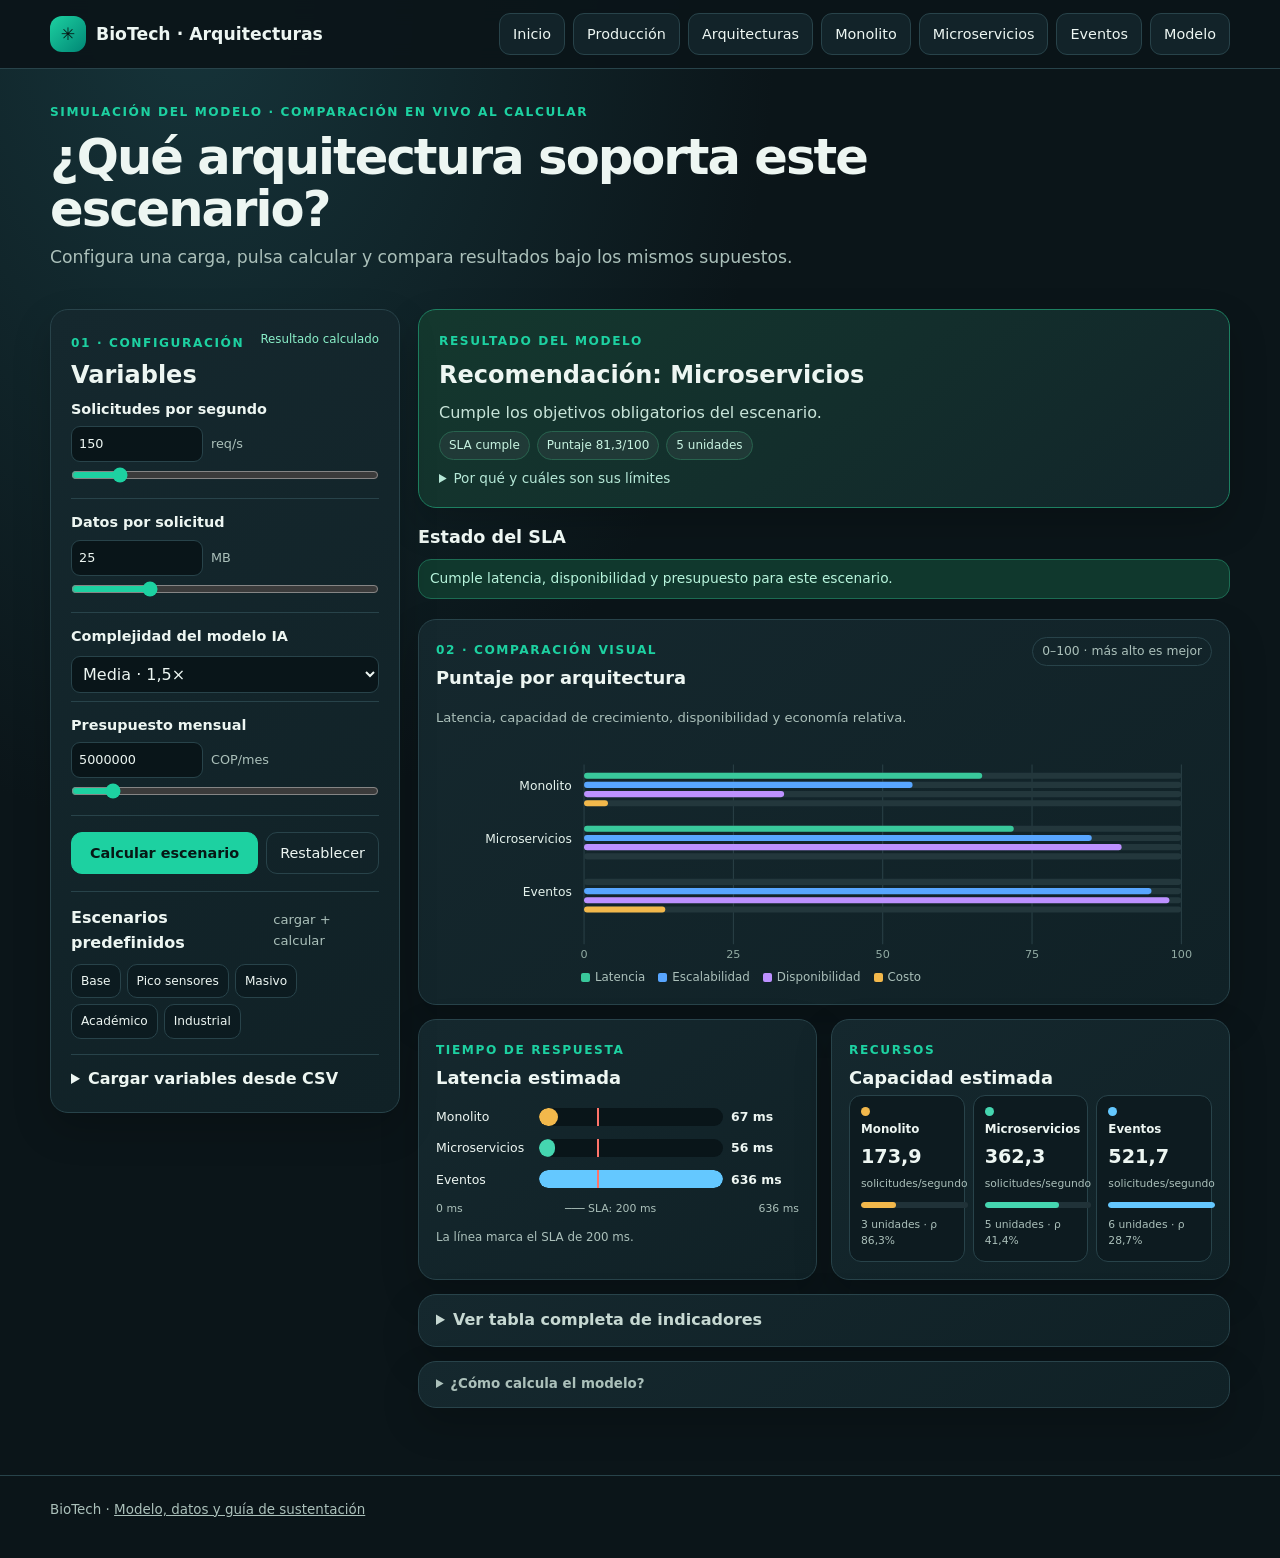
==== arquitecturas.html @ 660f5da4 "Deploy BioTech site with GitHub Pages" ====
<!doctype html>
<html lang="es"><head><meta charset="utf-8"><meta name="viewport" content="width=device-width,initial-scale=1"><meta name="description" content="Compara con un modelo matemático de colas tres arquitecturas web para BioTech."><title>Arquitecturas | BioTech</title><link rel="stylesheet" href="assets/biotech.css"><link rel="stylesheet" href="assets/simulator.css"></head>
<body><a class="skip" href="#simulador">Saltar al simulador</a><header class="top"><div class="wrap nav"><a class="brand" href="index.html"><span class="brand-mark">✳</span>BioTech · Arquitecturas</a><nav class="links" aria-label="Navegación principal"><a href="index.html">Inicio</a><a href="comparador.html">Producción</a><a href="arquitecturas.html">Arquitecturas</a><a href="monolito.html">Monolito</a><a href="microservicios.html">Microservicios</a><a href="eventos.html">Eventos</a><a href="documentacion.html">Modelo</a></nav></div></header>
<main id="simulador" class="wrap" data-simulator data-architecture="all" data-active-architecture="microservices">
<section class="hero hero-compact"><div class="eyebrow">Simulación del modelo · comparación en vivo al calcular</div><h1>¿Qué arquitectura soporta este escenario?</h1><p>Configura una carga, pulsa calcular y compara resultados bajo los mismos supuestos.</p></section>
<section class="sim-layout section">
<aside class="card control-panel"><div class="section-head"><div><span class="eyebrow">01 · Configuración</span><h2>Variables</h2></div><span class="pill" data-run-state>Resultado calculado</span></div>
<div class="controls compact-controls">
<div class="control"><label for="users-n">Solicitudes por segundo</label><div class="input-pair"><input id="users-n" data-label="Solicitudes por segundo" name="users" type="number" min="10" max="1000" step="10" value="150" required><span>req/s</span></div><input aria-label="Ajustar solicitudes por segundo" name="users" type="range" min="10" max="1000" step="10" value="150"></div>
<div class="control"><label for="data-n">Datos por solicitud</label><div class="input-pair"><input id="data-n" data-label="Datos por solicitud" name="data" type="number" min="1" max="100" step="1" value="25" required><span>MB</span></div><input aria-label="Ajustar datos por solicitud" name="data" type="range" min="1" max="100" step="1" value="25"></div>
<div class="control"><label for="complexity">Complejidad del modelo IA</label><select id="complexity" name="complexity"><option value="1">Baja · 1,0×</option><option value="1.5" selected>Media · 1,5×</option><option value="2.5">Alta · 2,5×</option></select></div>
<div class="control"><label for="budget-n">Presupuesto mensual</label><div class="input-pair"><input id="budget-n" data-label="Presupuesto mensual" name="budget" type="number" min="400000" max="40000000" step="200000" value="5000000" required><span>COP/mes</span></div><input aria-label="Ajustar presupuesto mensual" name="budget" type="range" min="400000" max="40000000" step="200000" value="5000000"></div>
</div>
<div class="button-row"><button class="button primary run-button" type="button" data-run>Calcular escenario</button><button class="button subtle" type="button" data-reset>Restablecer</button></div><div data-input-errors hidden aria-live="polite"></div>
<div class="preset-block"><div class="preset-title"><strong>Escenarios predefinidos</strong><span class="small muted">cargar + calcular</span></div><div class="scenarios"><button class="scenario-btn" data-scenario="base">Base</button><button class="scenario-btn" data-scenario="peak">Pico sensores</button><button class="scenario-btn" data-scenario="heavy">Masivo</button><button class="scenario-btn" data-scenario="academic">Académico</button><button class="scenario-btn" data-scenario="industrial">Industrial</button></div></div>
<details class="csv-loader"><summary>Cargar variables desde CSV</summary><p class="small muted">Sube un CSV con las columnas de escenarios del proyecto. Puedes seleccionar una fila, cambiar sus valores y calcular.</p><label class="button file-button" for="csv-file">Elegir archivo CSV</label><input id="csv-file" data-csv-input type="file" accept=".csv,text/csv"><div data-csv-box hidden><label for="csv-row">Escenario del archivo</label><select id="csv-row" data-csv-scenario></select><p class="small muted" data-csv-message></p><button class="button" data-load-csv-row type="button">Cargar variables</button></div><p class="small"><a href="datos/escenarios_modelo.csv" download>Descargar plantilla de escenarios</a></p></details></aside>
<section class="results-column"><div class="recommendation card" data-recommendation></div><div class="alert-box"><h2>Estado del SLA</h2><div data-alerts aria-live="polite"></div></div>
<section class="card visual-card"><div class="section-head"><div><span class="eyebrow">02 · Comparación visual</span><h2>Puntaje por arquitectura</h2></div><span class="pill">0–100 · más alto es mejor</span></div><p class="small muted">Latencia, capacidad de crecimiento, disponibilidad y economía relativa.</p><div data-score-chart></div></section>
<div class="grid g2 visual-pair"><section class="card visual-card"><div class="section-head"><div><span class="eyebrow">Tiempo de respuesta</span><h2>Latencia estimada</h2></div></div><div data-latency-chart></div><p class="chart-caption">La línea marca el SLA de 200 ms.</p></section><section class="card visual-card"><div class="section-head"><div><span class="eyebrow">Recursos</span><h2>Capacidad estimada</h2></div></div><div data-capacity-chart></div></section></div>
<section class="card compact-table"><details><summary>Ver tabla completa de indicadores</summary><div data-comparison></div></details></section>
<details class="card model-note"><summary>¿Cómo calcula el modelo?</summary><p>Usa teoría de colas M/M/c: solicitudes aleatorias, tiempo de servicio exponencial y varias unidades de procesamiento. Las tasas, costos y disponibilidades por arquitectura son parámetros conceptuales que se pueden calibrar con mediciones reales.</p><a href="documentacion.html#modelo">Ver ecuaciones, supuestos y casos de sustentación →</a></details>
</section></section></main>
<footer class="foot"><div class="wrap">BioTech · <a href="documentacion.html">Modelo, datos y guía de sustentación</a></div></footer><script src="assets/simulator.js"></script></body></html>
---- assets/biotech.css ----
:root{color-scheme:dark;--bg:#0b1519;--panel:#122329;--panel2:#172d34;--line:#28434a;--text:#edf6f2;--muted:#abc0ba;--green:#1dd1a1;--teal:#00b09b;--orange:#f2994a;--red:#ff7065;--mono:#f2b84b;--micro:#45d6b0;--event:#64c8ff;--radius:18px;--shadow:0 16px 38px #0003}*{box-sizing:border-box}html{scroll-behavior:smooth}body{margin:0;background:radial-gradient(ellipse at 15% 0%,#16343a 0,transparent 38%),var(--bg);color:var(--text);font:16px/1.55 Inter,ui-sans-serif,system-ui,"Segoe UI",sans-serif}a{color:inherit}button,input,select{font:inherit}.wrap{width:min(1180px,calc(100% - 32px));margin:auto}.top{position:sticky;top:0;z-index:10;background:#0b1519eF;border-bottom:1px solid var(--line);backdrop-filter:blur(12px)}.nav{min-height:68px;display:flex;align-items:center;justify-content:space-between;gap:18px}.brand{font-weight:800;font-size:1.08rem;text-decoration:none;display:flex;align-items:center;gap:10px}.brand-mark{width:36px;height:36px;border-radius:12px;background:linear-gradient(135deg,var(--green),#008675);display:grid;place-items:center;color:#071815}.links{display:flex;gap:8px;flex-wrap:wrap}.links a,.button{padding:9px 13px;border:1px solid var(--line);border-radius:11px;background:var(--panel);text-decoration:none;color:var(--text);font-size:.9rem}.links a:hover,.button:hover,.button.active{border-color:var(--green);background:#164139}.button.primary{background:var(--green);color:#071815;border-color:var(--green);font-weight:800}.hero{padding:58px 0 34px}.eyebrow{color:var(--green);text-transform:uppercase;letter-spacing:.13em;font-weight:800;font-size:.76rem}.hero h1{font-size:clamp(2.1rem,5vw,4rem);line-height:1.06;letter-spacing:-.04em;margin:.55rem 0 1rem;max-width:850px}.hero p{color:var(--muted);font-size:1.08rem;max-width:760px}.hero-actions{display:flex;flex-wrap:wrap;gap:10px;margin-top:22px}.section{padding:25px 0}.section-title{font-size:1.5rem;margin:0 0 7px}.section-intro{margin:0 0 18px;color:var(--muted);max-width:800px}.grid{display:grid;gap:16px}.g2{grid-template-columns:repeat(2,minmax(0,1fr))}.g3{grid-template-columns:repeat(3,minmax(0,1fr))}.g4{grid-template-columns:repeat(4,minmax(0,1fr))}.card{background:linear-gradient(145deg,#15282e,#102126);border:1px solid var(--line);border-radius:var(--radius);padding:20px;box-shadow:var(--shadow)}.card h2,.card h3{margin-top:0}.arch{position:relative;overflow:hidden}.arch::before{content:"";position:absolute;inset:0 auto 0 0;width:4px;background:var(--arch,var(--green))}.arch h3{font-size:1.2rem;margin-bottom:8px}.arch p,.muted{color:var(--muted)}.badge{display:inline-flex;align-items:center;gap:7px;color:var(--arch,var(--green));font-weight:800;font-size:.78rem;letter-spacing:.03em}.badge:before{content:"";width:9px;height:9px;background:currentColor;border-radius:50%}.metric-grid{display:grid;grid-template-columns:repeat(4,minmax(0,1fr));gap:12px}.metric{background:#0a191d;border:1px solid var(--line);border-radius:14px;padding:14px}.metric .label{font-size:.77rem;color:var(--muted)}.metric .value{font-size:1.35rem;font-weight:800;margin-top:3px}.notice{border:1px solid #705229;background:#3b2b16;color:#ffe1a9;border-radius:13px;padding:12px 14px}.notice.success{border-color:#1d6c53;background:#10382d;color:#b7f4dc}.notice.danger{border-color:#7a3834;background:#3e211f;color:#ffd1ca}.notice.info{border-color:#315f71;background:#142f3b;color:#c7eafa}.controls{display:grid;gap:17px}.control label{display:flex;justify-content:space-between;gap:12px;font-weight:700}.control small{display:block;color:var(--muted);font-size:.78rem;margin-top:5px}.control input[type=range]{width:100%;accent-color:var(--green);margin-top:9px}.control input[type=number],.control select{width:132px;background:#091519;color:var(--text);border:1px solid var(--line);border-radius:9px;padding:7px}.control select{width:100%;margin-top:8px}.scenarios{display:flex;flex-wrap:wrap;gap:8px}.scenario-btn{background:#0c1b20;border:1px solid var(--line);color:var(--text);border-radius:10px;padding:9px 12px;cursor:pointer}.scenario-btn:hover,.scenario-btn.active{border-color:var(--orange);color:#ffd4a9}.table-scroll{overflow:auto}table{border-collapse:collapse;width:100%;min-width:680px}th,td{text-align:left;border-bottom:1px solid var(--line);padding:11px 12px}th{color:var(--muted);font-size:.82rem}td:first-child{font-weight:700}tr.winner td{background:#13413366}.good{color:#8af0c9}.bad{color:#ff9b90}.chart{display:grid;gap:11px}.bar-row{display:grid;grid-template-columns:130px 1fr 78px;gap:10px;align-items:center;font-size:.85rem}.bar-track{height:14px;background:#081418;border-radius:20px;overflow:hidden}.bar-fill{height:100%;border-radius:20px;min-width:2px}.bar-legend{font-size:.8rem;color:var(--muted)}.decision{border:1px solid var(--green);background:linear-gradient(135deg,#14362c,#10252a)}.decision h2{color:var(--green)}.tag{display:inline-block;border-radius:99px;background:#20383a;padding:4px 9px;color:#cae8df;font-size:.75rem;margin:3px}.foot{margin-top:42px;border-top:1px solid var(--line);padding:24px 0 38px;color:var(--muted);font-size:.84rem}.foot-links{display:flex;gap:15px;flex-wrap:wrap;margin-top:8px}.skip{position:absolute;left:-9999px}.skip:focus{left:10px;top:10px;background:#fff;color:#000;padding:8px;z-index:20}.small{font-size:.82rem}.pill{display:inline-block;border:1px solid var(--line);border-radius:99px;padding:4px 9px;color:var(--muted);font-size:.77rem}.callout{border-left:3px solid var(--orange);padding:9px 13px;background:#3b2918;color:#ffe0bd;border-radius:6px}.data-list{display:grid;grid-template-columns:repeat(5,1fr);gap:10px}.data-step{border:1px solid var(--line);border-radius:12px;padding:13px;background:#0d1b20}.data-step strong{display:block;color:var(--green)}.data-step span{font-size:.78rem;color:var(--muted)}@media(max-width:850px){.g4,.metric-grid{grid-template-columns:repeat(2,minmax(0,1fr))}.g3{grid-template-columns:1fr}.data-list{grid-template-columns:repeat(2,1fr)}}@media(max-width:620px){.wrap{width:min(100% - 22px,1180px)}.nav{padding:10px 0;align-items:flex-start;flex-direction:column}.links{width:100%}.links a{padding:7px 9px;font-size:.8rem}.hero{padding:40px 0 24px}.g2{grid-template-columns:1fr}.metric-grid{grid-template-columns:repeat(2,minmax(0,1fr))}.bar-row{grid-template-columns:105px 1fr 68px;gap:7px}.card{padding:16px}}@media(prefers-reduced-motion:reduce){html{scroll-behavior:auto}}
---- assets/simulator.css ----
.hero-compact{padding:34px 0 5px}.hero-compact h1{font-size:clamp(2rem,4vw,3.1rem);margin-bottom:.5rem}.hero-compact p{margin:.5rem 0}.sim-layout{display:grid;grid-template-columns:minmax(285px,350px) minmax(0,1fr);gap:18px;align-items:start}.control-panel{position:sticky;top:84px}.section-head{display:flex;justify-content:space-between;align-items:flex-start;gap:12px}.section-head h2{margin:3px 0}.compact-controls{gap:12px}.compact-controls .control{border-bottom:1px solid #28434a;padding-bottom:8px}.compact-controls label{font-size:.9rem}.input-pair{display:flex;align-items:center;gap:8px;margin-top:6px;color:var(--muted);font-size:.8rem}.input-pair input{width:115px;background:#091519;color:var(--text);border:1px solid var(--line);border-radius:8px;padding:6px 8px}.compact-controls .control input[type=range]{margin:5px 0 0}.button-row{display:flex;gap:8px;margin-top:16px}.run-button{flex:1}.button.subtle{background:transparent}.run-state{font-size:.74rem;color:#8af0c9}.run-state.pending{color:#ffd089}.preset-block{border-top:1px solid var(--line);margin-top:17px;padding-top:14px}.preset-title{display:flex;justify-content:space-between;align-items:center;margin-bottom:8px}.preset-block .scenarios{gap:6px}.preset-block .scenario-btn{font-size:.76rem;padding:7px 9px}.csv-loader{border-top:1px solid var(--line);margin-top:15px;padding-top:12px}.csv-loader summary,.model-note summary,.compact-table summary{cursor:pointer;font-weight:750}.file-button{display:inline-block;cursor:pointer;margin:4px 0}.csv-loader input[type=file]{position:absolute;left:-9999px}.results-column{display:grid;gap:14px}.recommendation{border-color:#1d8061;background:linear-gradient(140deg,#14382e,#12252a);padding:18px 20px}.recommendation h2{font-size:1.5rem;margin:5px 0}.recommendation .rec-summary{color:#c8e4d9;margin:6px 0}.result-tags{display:flex;flex-wrap:wrap;gap:7px}.result-tags span{background:#203a37;color:#c8f4e2;border:1px solid #28634e;padding:4px 9px;border-radius:99px;font-size:.75rem}.recommendation details{margin-top:8px}.recommendation details summary{cursor:pointer;color:#b6e8d7;font-size:.85rem}.recommendation details p{font-size:.86rem;margin:8px 0}.alert-box h2{font-size:1.1rem;margin:2px 0 8px}.alert-box .notice{padding:8px 11px;font-size:.86rem;margin-bottom:6px}.visual-card{padding:17px}.visual-card h2{font-size:1.12rem}.visual-pair{gap:14px}.viz{display:block;width:100%;height:auto;max-height:260px}.gridline{stroke:#2a4147;stroke-width:1}.axis{fill:#91aaa2;font:11px system-ui}.chartlabel{fill:#e5f3ed;font:12px system-ui}.barbg{fill:#23373c}.legend{display:flex;gap:13px;flex-wrap:wrap;color:var(--muted);font-size:.74rem;margin:8px 0 0 145px}.legend span{display:inline-flex;gap:5px;align-items:center}.legend i{display:inline-block;width:9px;height:9px;border-radius:2px}.latency-viz{display:grid;gap:12px;padding-top:12px}.latency-row{display:grid;grid-template-columns:95px minmax(60px,1fr) 68px;gap:8px;align-items:center;font-size:.78rem}.latency-track{height:18px;background:#091519;border-radius:20px;position:relative;overflow:hidden}.latency-track b{height:100%;display:block;border-radius:20px}.sla-marker{position:absolute;top:0;bottom:0;width:2px;background:#ff746a;z-index:2}.chart-foot{display:flex;justify-content:space-between;color:var(--muted);font-size:.68rem}.capacity-viz{display:grid;grid-template-columns:repeat(3,minmax(0,1fr));gap:8px}.capacity-card{border:1px solid var(--line);border-radius:12px;padding:11px;background:#0d1b20;display:grid;gap:4px}.capacity-card strong{font-size:.74rem}.capacity-card b{font-size:1.2rem}.capacity-card small{font-size:.67rem;color:var(--muted)}.capacity-dot{width:9px;height:9px;border-radius:50%}.capacity-track{height:6px;border-radius:8px;background:#203238;overflow:hidden;margin:5px 0}.capacity-track i{height:100%;display:block;border-radius:8px}.chart-caption{font-size:.74rem;color:var(--muted);margin:10px 0 0}.compact-table{padding:13px 17px}.compact-table summary{color:#c6d8d2}.compact-table [data-comparison]{margin-top:10px}.compact-table th,.compact-table td{padding:8px;font-size:.78rem}.model-note{padding:12px 17px;font-size:.84rem;color:var(--muted)}.model-note a{color:#97e4cb}.dirty .run-state{color:#ffd089}.metric-grid .metric span{display:block;font-size:.72rem;color:var(--muted)}.metric-grid .metric b{display:block;font-size:1.1rem;margin-top:5px}
@media(max-width:900px){.sim-layout{grid-template-columns:1fr}.control-panel{position:static}.compact-controls{grid-template-columns:repeat(2,minmax(0,1fr));display:grid}.capacity-viz{grid-template-columns:repeat(3,minmax(0,1fr))}}
@media(max-width:620px){.compact-controls{grid-template-columns:1fr}.visual-pair{grid-template-columns:1fr}.capacity-viz{grid-template-columns:1fr}.capacity-card{grid-template-columns:16px 1fr auto;align-items:center}.capacity-card small:last-child,.capacity-track{grid-column:2/4}.legend{margin-left:0}.latency-row{grid-template-columns:78px 1fr 60px;font-size:.7rem}.button-row{flex-wrap:wrap}}
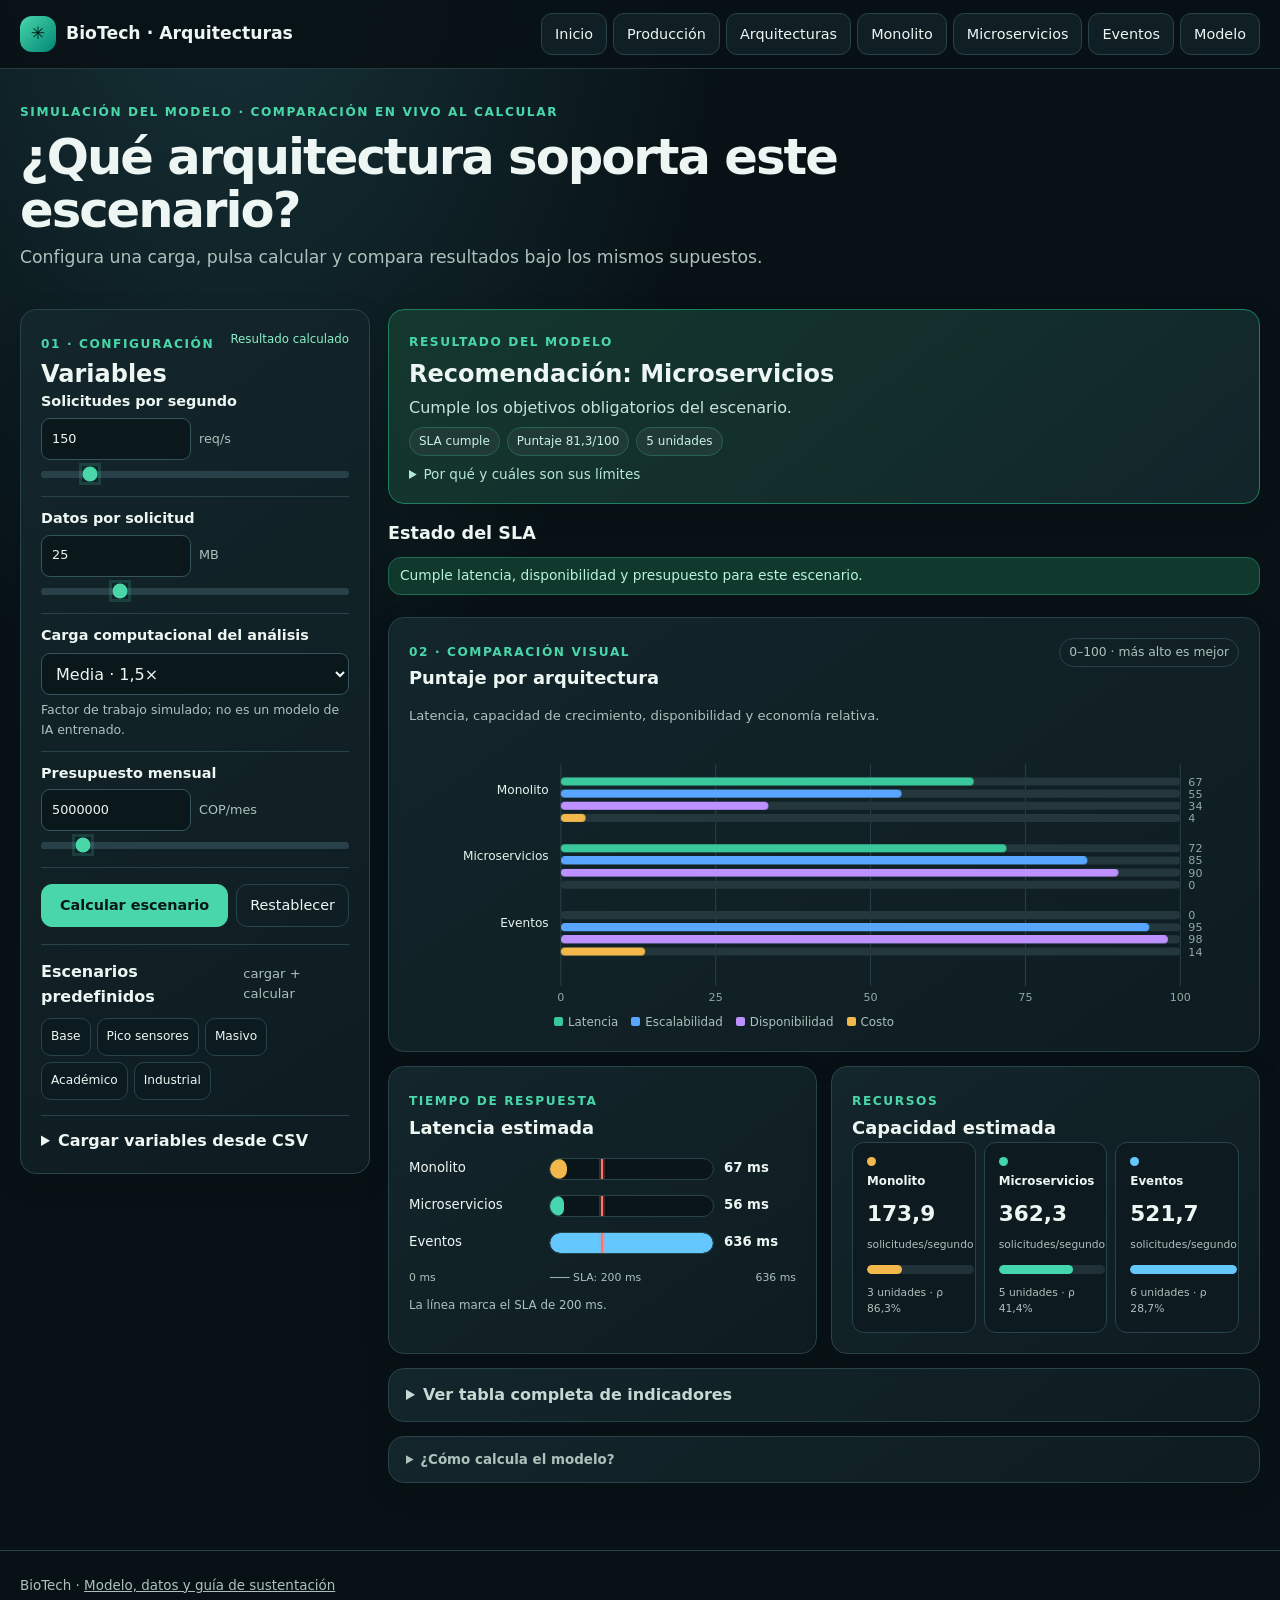
==== commit 7b799504: "Publish complete BioTech site fixes" ====
--- a/arquitecturas.html
+++ b/arquitecturas.html
@@ -8,7 +8,7 @@
 <div class="controls compact-controls">
 <div class="control"><label for="users-n">Solicitudes por segundo</label><div class="input-pair"><input id="users-n" data-label="Solicitudes por segundo" name="users" type="number" min="10" max="1000" step="10" value="150" required><span>req/s</span></div><input aria-label="Ajustar solicitudes por segundo" name="users" type="range" min="10" max="1000" step="10" value="150"></div>
 <div class="control"><label for="data-n">Datos por solicitud</label><div class="input-pair"><input id="data-n" data-label="Datos por solicitud" name="data" type="number" min="1" max="100" step="1" value="25" required><span>MB</span></div><input aria-label="Ajustar datos por solicitud" name="data" type="range" min="1" max="100" step="1" value="25"></div>
-<div class="control"><label for="complexity">Complejidad del modelo IA</label><select id="complexity" name="complexity"><option value="1">Baja · 1,0×</option><option value="1.5" selected>Media · 1,5×</option><option value="2.5">Alta · 2,5×</option></select></div>
+<div class="control"><label for="complexity">Carga computacional del análisis</label><select id="complexity" name="complexity"><option value="1">Baja · 1,0×</option><option value="1.5" selected>Media · 1,5×</option><option value="2.5">Alta · 2,5×</option></select><small>Factor de trabajo simulado; no es un modelo de IA entrenado.</small></div>
 <div class="control"><label for="budget-n">Presupuesto mensual</label><div class="input-pair"><input id="budget-n" data-label="Presupuesto mensual" name="budget" type="number" min="400000" max="40000000" step="200000" value="5000000" required><span>COP/mes</span></div><input aria-label="Ajustar presupuesto mensual" name="budget" type="range" min="400000" max="40000000" step="200000" value="5000000"></div>
 </div>
 <div class="button-row"><button class="button primary run-button" type="button" data-run>Calcular escenario</button><button class="button subtle" type="button" data-reset>Restablecer</button></div><div data-input-errors hidden aria-live="polite"></div>
--- a/assets/biotech.css
+++ b/assets/biotech.css
@@ -1 +1,32 @@
 :root{color-scheme:dark;--bg:#0b1519;--panel:#122329;--panel2:#172d34;--line:#28434a;--text:#edf6f2;--muted:#abc0ba;--green:#1dd1a1;--teal:#00b09b;--orange:#f2994a;--red:#ff7065;--mono:#f2b84b;--micro:#45d6b0;--event:#64c8ff;--radius:18px;--shadow:0 16px 38px #0003}*{box-sizing:border-box}html{scroll-behavior:smooth}body{margin:0;background:radial-gradient(ellipse at 15% 0%,#16343a 0,transparent 38%),var(--bg);color:var(--text);font:16px/1.55 Inter,ui-sans-serif,system-ui,"Segoe UI",sans-serif}a{color:inherit}button,input,select{font:inherit}.wrap{width:min(1180px,calc(100% - 32px));margin:auto}.top{position:sticky;top:0;z-index:10;background:#0b1519eF;border-bottom:1px solid var(--line);backdrop-filter:blur(12px)}.nav{min-height:68px;display:flex;align-items:center;justify-content:space-between;gap:18px}.brand{font-weight:800;font-size:1.08rem;text-decoration:none;display:flex;align-items:center;gap:10px}.brand-mark{width:36px;height:36px;border-radius:12px;background:linear-gradient(135deg,var(--green),#008675);display:grid;place-items:center;color:#071815}.links{display:flex;gap:8px;flex-wrap:wrap}.links a,.button{padding:9px 13px;border:1px solid var(--line);border-radius:11px;background:var(--panel);text-decoration:none;color:var(--text);font-size:.9rem}.links a:hover,.button:hover,.button.active{border-color:var(--green);background:#164139}.button.primary{background:var(--green);color:#071815;border-color:var(--green);font-weight:800}.hero{padding:58px 0 34px}.eyebrow{color:var(--green);text-transform:uppercase;letter-spacing:.13em;font-weight:800;font-size:.76rem}.hero h1{font-size:clamp(2.1rem,5vw,4rem);line-height:1.06;letter-spacing:-.04em;margin:.55rem 0 1rem;max-width:850px}.hero p{color:var(--muted);font-size:1.08rem;max-width:760px}.hero-actions{display:flex;flex-wrap:wrap;gap:10px;margin-top:22px}.section{padding:25px 0}.section-title{font-size:1.5rem;margin:0 0 7px}.section-intro{margin:0 0 18px;color:var(--muted);max-width:800px}.grid{display:grid;gap:16px}.g2{grid-template-columns:repeat(2,minmax(0,1fr))}.g3{grid-template-columns:repeat(3,minmax(0,1fr))}.g4{grid-template-columns:repeat(4,minmax(0,1fr))}.card{background:linear-gradient(145deg,#15282e,#102126);border:1px solid var(--line);border-radius:var(--radius);padding:20px;box-shadow:var(--shadow)}.card h2,.card h3{margin-top:0}.arch{position:relative;overflow:hidden}.arch::before{content:"";position:absolute;inset:0 auto 0 0;width:4px;background:var(--arch,var(--green))}.arch h3{font-size:1.2rem;margin-bottom:8px}.arch p,.muted{color:var(--muted)}.badge{display:inline-flex;align-items:center;gap:7px;color:var(--arch,var(--green));font-weight:800;font-size:.78rem;letter-spacing:.03em}.badge:before{content:"";width:9px;height:9px;background:currentColor;border-radius:50%}.metric-grid{display:grid;grid-template-columns:repeat(4,minmax(0,1fr));gap:12px}.metric{background:#0a191d;border:1px solid var(--line);border-radius:14px;padding:14px}.metric .label{font-size:.77rem;color:var(--muted)}.metric .value{font-size:1.35rem;font-weight:800;margin-top:3px}.notice{border:1px solid #705229;background:#3b2b16;color:#ffe1a9;border-radius:13px;padding:12px 14px}.notice.success{border-color:#1d6c53;background:#10382d;color:#b7f4dc}.notice.danger{border-color:#7a3834;background:#3e211f;color:#ffd1ca}.notice.info{border-color:#315f71;background:#142f3b;color:#c7eafa}.controls{display:grid;gap:17px}.control label{display:flex;justify-content:space-between;gap:12px;font-weight:700}.control small{display:block;color:var(--muted);font-size:.78rem;margin-top:5px}.control input[type=range]{width:100%;accent-color:var(--green);margin-top:9px}.control input[type=number],.control select{width:132px;background:#091519;color:var(--text);border:1px solid var(--line);border-radius:9px;padding:7px}.control select{width:100%;margin-top:8px}.scenarios{display:flex;flex-wrap:wrap;gap:8px}.scenario-btn{background:#0c1b20;border:1px solid var(--line);color:var(--text);border-radius:10px;padding:9px 12px;cursor:pointer}.scenario-btn:hover,.scenario-btn.active{border-color:var(--orange);color:#ffd4a9}.table-scroll{overflow:auto}table{border-collapse:collapse;width:100%;min-width:680px}th,td{text-align:left;border-bottom:1px solid var(--line);padding:11px 12px}th{color:var(--muted);font-size:.82rem}td:first-child{font-weight:700}tr.winner td{background:#13413366}.good{color:#8af0c9}.bad{color:#ff9b90}.chart{display:grid;gap:11px}.bar-row{display:grid;grid-template-columns:130px 1fr 78px;gap:10px;align-items:center;font-size:.85rem}.bar-track{height:14px;background:#081418;border-radius:20px;overflow:hidden}.bar-fill{height:100%;border-radius:20px;min-width:2px}.bar-legend{font-size:.8rem;color:var(--muted)}.decision{border:1px solid var(--green);background:linear-gradient(135deg,#14362c,#10252a)}.decision h2{color:var(--green)}.tag{display:inline-block;border-radius:99px;background:#20383a;padding:4px 9px;color:#cae8df;font-size:.75rem;margin:3px}.foot{margin-top:42px;border-top:1px solid var(--line);padding:24px 0 38px;color:var(--muted);font-size:.84rem}.foot-links{display:flex;gap:15px;flex-wrap:wrap;margin-top:8px}.skip{position:absolute;left:-9999px}.skip:focus{left:10px;top:10px;background:#fff;color:#000;padding:8px;z-index:20}.small{font-size:.82rem}.pill{display:inline-block;border:1px solid var(--line);border-radius:99px;padding:4px 9px;color:var(--muted);font-size:.77rem}.callout{border-left:3px solid var(--orange);padding:9px 13px;background:#3b2918;color:#ffe0bd;border-radius:6px}.data-list{display:grid;grid-template-columns:repeat(5,1fr);gap:10px}.data-step{border:1px solid var(--line);border-radius:12px;padding:13px;background:#0d1b20}.data-step strong{display:block;color:var(--green)}.data-step span{font-size:.78rem;color:var(--muted)}@media(max-width:850px){.g4,.metric-grid{grid-template-columns:repeat(2,minmax(0,1fr))}.g3{grid-template-columns:1fr}.data-list{grid-template-columns:repeat(2,1fr)}}@media(max-width:620px){.wrap{width:min(100% - 22px,1180px)}.nav{padding:10px 0;align-items:flex-start;flex-direction:column}.links{width:100%}.links a{padding:7px 9px;font-size:.8rem}.hero{padding:40px 0 24px}.g2{grid-template-columns:1fr}.metric-grid{grid-template-columns:repeat(2,minmax(0,1fr))}.bar-row{grid-template-columns:105px 1fr 68px;gap:7px}.card{padding:16px}}@media(prefers-reduced-motion:reduce){html{scroll-behavior:auto}}
+
+/* Sistema visual común: campos legibles, foco visible y tarjetas consistentes */
+:root{--bg:#081216;--panel:#101f24;--panel2:#14272d;--line:#29434a;--text:#edf6f2;--muted:#adc1bb;--green:#49d7aa;--radius:16px;--shadow:0 10px 28px #0002}
+body{background:radial-gradient(ellipse at 18% -8%,#17343a 0,transparent 34%),var(--bg);line-height:1.58}
+.wrap{width:min(1240px,calc(100% - 40px))}
+.top{background:#081216ed;border-color:#233a40}
+.links{gap:6px}
+.links a{transition:background .18s ease,border-color .18s ease,color .18s ease}
+.links a:hover,.links a:focus-visible{border-color:#55d5ad;color:#b9f5df;background:#14342f}
+.card{background:linear-gradient(145deg,#13262b,#0e1c21);border-color:#29434a;box-shadow:0 9px 28px #0002}
+.card h2{line-height:1.28;text-wrap:pretty}
+.card p{max-width:75ch}
+.button,.scenario-btn{min-height:40px;display:inline-flex;align-items:center;justify-content:center;gap:7px;transition:transform .16s ease,border-color .16s ease,background .16s ease}
+.button:hover,.scenario-btn:hover{transform:translateY(-1px)}
+.button:focus-visible,.scenario-btn:focus-visible,.links a:focus-visible,summary:focus-visible{outline:3px solid #8ce9c7;outline-offset:2px}
+button{cursor:pointer}
+input[type=number],input[type=text],input[type=file],select,textarea{color-scheme:dark;background:#0a171b!important;color:var(--text)!important;border:1px solid #36545b!important;border-radius:9px!important;min-height:42px;padding:8px 10px!important;accent-color:#49d7aa}
+input::placeholder,textarea::placeholder{color:#829993!important;opacity:1}
+input[type=range]{accent-color:#49d7aa;cursor:pointer}
+input[type=range]::-webkit-slider-runnable-track{height:7px;background:#284149;border-radius:99px}
+input[type=range]::-webkit-slider-thumb{margin-top:-5px;box-shadow:0 0 0 3px #49d7aa2b}
+input[type=range]::-moz-range-track{height:7px;background:#284149;border-radius:99px}
+input[type=range]::-moz-range-thumb{border:0;box-shadow:0 0 0 3px #49d7aa2b}
+select{cursor:pointer}
+.control{min-width:0}
+.control>label{align-items:center;line-height:1.35}
+.input-pair{flex-wrap:wrap}
+.notice{line-height:1.45}
+.pill{white-space:normal;text-align:center}
+@media(max-width:920px){.wrap{width:min(100% - 30px,1240px)}.g2{grid-template-columns:1fr}.sim-layout{grid-template-columns:1fr}.control-panel{position:static}.prod-layout{grid-template-columns:1fr}}
+@media(max-width:620px){.wrap{width:calc(100% - 22px)}.nav{gap:9px}.links{flex-wrap:nowrap;max-width:100%;overflow-x:auto;padding:2px 0 7px;scrollbar-width:thin}.links a{white-space:nowrap;flex:none}.hero h1{font-size:clamp(1.9rem,9vw,2.7rem)}.card{padding:16px}.metric-grid{grid-template-columns:repeat(2,minmax(0,1fr))}}
--- a/assets/simulator.css
+++ b/assets/simulator.css
@@ -1,3 +1,29 @@
 .hero-compact{padding:34px 0 5px}.hero-compact h1{font-size:clamp(2rem,4vw,3.1rem);margin-bottom:.5rem}.hero-compact p{margin:.5rem 0}.sim-layout{display:grid;grid-template-columns:minmax(285px,350px) minmax(0,1fr);gap:18px;align-items:start}.control-panel{position:sticky;top:84px}.section-head{display:flex;justify-content:space-between;align-items:flex-start;gap:12px}.section-head h2{margin:3px 0}.compact-controls{gap:12px}.compact-controls .control{border-bottom:1px solid #28434a;padding-bottom:8px}.compact-controls label{font-size:.9rem}.input-pair{display:flex;align-items:center;gap:8px;margin-top:6px;color:var(--muted);font-size:.8rem}.input-pair input{width:115px;background:#091519;color:var(--text);border:1px solid var(--line);border-radius:8px;padding:6px 8px}.compact-controls .control input[type=range]{margin:5px 0 0}.button-row{display:flex;gap:8px;margin-top:16px}.run-button{flex:1}.button.subtle{background:transparent}.run-state{font-size:.74rem;color:#8af0c9}.run-state.pending{color:#ffd089}.preset-block{border-top:1px solid var(--line);margin-top:17px;padding-top:14px}.preset-title{display:flex;justify-content:space-between;align-items:center;margin-bottom:8px}.preset-block .scenarios{gap:6px}.preset-block .scenario-btn{font-size:.76rem;padding:7px 9px}.csv-loader{border-top:1px solid var(--line);margin-top:15px;padding-top:12px}.csv-loader summary,.model-note summary,.compact-table summary{cursor:pointer;font-weight:750}.file-button{display:inline-block;cursor:pointer;margin:4px 0}.csv-loader input[type=file]{position:absolute;left:-9999px}.results-column{display:grid;gap:14px}.recommendation{border-color:#1d8061;background:linear-gradient(140deg,#14382e,#12252a);padding:18px 20px}.recommendation h2{font-size:1.5rem;margin:5px 0}.recommendation .rec-summary{color:#c8e4d9;margin:6px 0}.result-tags{display:flex;flex-wrap:wrap;gap:7px}.result-tags span{background:#203a37;color:#c8f4e2;border:1px solid #28634e;padding:4px 9px;border-radius:99px;font-size:.75rem}.recommendation details{margin-top:8px}.recommendation details summary{cursor:pointer;color:#b6e8d7;font-size:.85rem}.recommendation details p{font-size:.86rem;margin:8px 0}.alert-box h2{font-size:1.1rem;margin:2px 0 8px}.alert-box .notice{padding:8px 11px;font-size:.86rem;margin-bottom:6px}.visual-card{padding:17px}.visual-card h2{font-size:1.12rem}.visual-pair{gap:14px}.viz{display:block;width:100%;height:auto;max-height:260px}.gridline{stroke:#2a4147;stroke-width:1}.axis{fill:#91aaa2;font:11px system-ui}.chartlabel{fill:#e5f3ed;font:12px system-ui}.barbg{fill:#23373c}.legend{display:flex;gap:13px;flex-wrap:wrap;color:var(--muted);font-size:.74rem;margin:8px 0 0 145px}.legend span{display:inline-flex;gap:5px;align-items:center}.legend i{display:inline-block;width:9px;height:9px;border-radius:2px}.latency-viz{display:grid;gap:12px;padding-top:12px}.latency-row{display:grid;grid-template-columns:95px minmax(60px,1fr) 68px;gap:8px;align-items:center;font-size:.78rem}.latency-track{height:18px;background:#091519;border-radius:20px;position:relative;overflow:hidden}.latency-track b{height:100%;display:block;border-radius:20px}.sla-marker{position:absolute;top:0;bottom:0;width:2px;background:#ff746a;z-index:2}.chart-foot{display:flex;justify-content:space-between;color:var(--muted);font-size:.68rem}.capacity-viz{display:grid;grid-template-columns:repeat(3,minmax(0,1fr));gap:8px}.capacity-card{border:1px solid var(--line);border-radius:12px;padding:11px;background:#0d1b20;display:grid;gap:4px}.capacity-card strong{font-size:.74rem}.capacity-card b{font-size:1.2rem}.capacity-card small{font-size:.67rem;color:var(--muted)}.capacity-dot{width:9px;height:9px;border-radius:50%}.capacity-track{height:6px;border-radius:8px;background:#203238;overflow:hidden;margin:5px 0}.capacity-track i{height:100%;display:block;border-radius:8px}.chart-caption{font-size:.74rem;color:var(--muted);margin:10px 0 0}.compact-table{padding:13px 17px}.compact-table summary{color:#c6d8d2}.compact-table [data-comparison]{margin-top:10px}.compact-table th,.compact-table td{padding:8px;font-size:.78rem}.model-note{padding:12px 17px;font-size:.84rem;color:var(--muted)}.model-note a{color:#97e4cb}.dirty .run-state{color:#ffd089}.metric-grid .metric span{display:block;font-size:.72rem;color:var(--muted)}.metric-grid .metric b{display:block;font-size:1.1rem;margin-top:5px}
 @media(max-width:900px){.sim-layout{grid-template-columns:1fr}.control-panel{position:static}.compact-controls{grid-template-columns:repeat(2,minmax(0,1fr));display:grid}.capacity-viz{grid-template-columns:repeat(3,minmax(0,1fr))}}
 @media(max-width:620px){.compact-controls{grid-template-columns:1fr}.visual-pair{grid-template-columns:1fr}.capacity-viz{grid-template-columns:1fr}.capacity-card{grid-template-columns:16px 1fr auto;align-items:center}.capacity-card small:last-child,.capacity-track{grid-column:2/4}.legend{margin-left:0}.latency-row{grid-template-columns:78px 1fr 60px;font-size:.7rem}.button-row{flex-wrap:wrap}}
+
+/* Gráficas con mayor contraste y espacio para leer los resultados */
+.visual-card{padding:20px}
+.visual-card h2{line-height:1.3}
+.viz{max-height:320px;overflow:visible}
+.latency-viz{gap:15px;padding-top:16px}
+.latency-row{grid-template-columns:minmax(100px,130px) minmax(90px,1fr) minmax(72px,auto);gap:10px;font-size:.83rem}
+.latency-track{height:22px;border:1px solid #29434a}
+.latency-track b{min-width:3px}
+.sla-marker{box-shadow:0 0 0 2px #ff746a38}
+.capacity-track{height:9px}
+.capacity-card{padding:14px;gap:6px}
+.capacity-card b{font-size:1.35rem}
+.alert-box h2{margin-bottom:9px}
+.alert-box .notice{margin-bottom:8px}
+.compact-controls .control{padding:0 0 11px}
+.compact-controls .input-pair input{width:132px}
+.control input[type=number]{width:150px;min-height:42px}
+.control select{min-height:42px}
+.scenario-btn{min-height:38px}
+@media(max-width:920px){.visual-pair{grid-template-columns:1fr}.results-column{min-width:0}.compact-controls{grid-template-columns:repeat(2,minmax(0,1fr))}.legend{margin-left:0}}
+@media(max-width:620px){.compact-controls{grid-template-columns:1fr}.latency-row{grid-template-columns:82px minmax(60px,1fr) 68px;gap:7px;font-size:.72rem}.latency-track{height:19px}.viz{max-height:none}.legend{margin-left:0}}
+
+@keyframes chart-grow{from{transform:scaleX(.02)}to{transform:scaleX(1)}}
+.viz rect:not(.barbg){transform-box:fill-box;transform-origin:left center;animation:chart-grow .72s cubic-bezier(.2,.75,.3,1) both}
+@media(prefers-reduced-motion:reduce){.viz rect:not(.barbg){animation:none}}
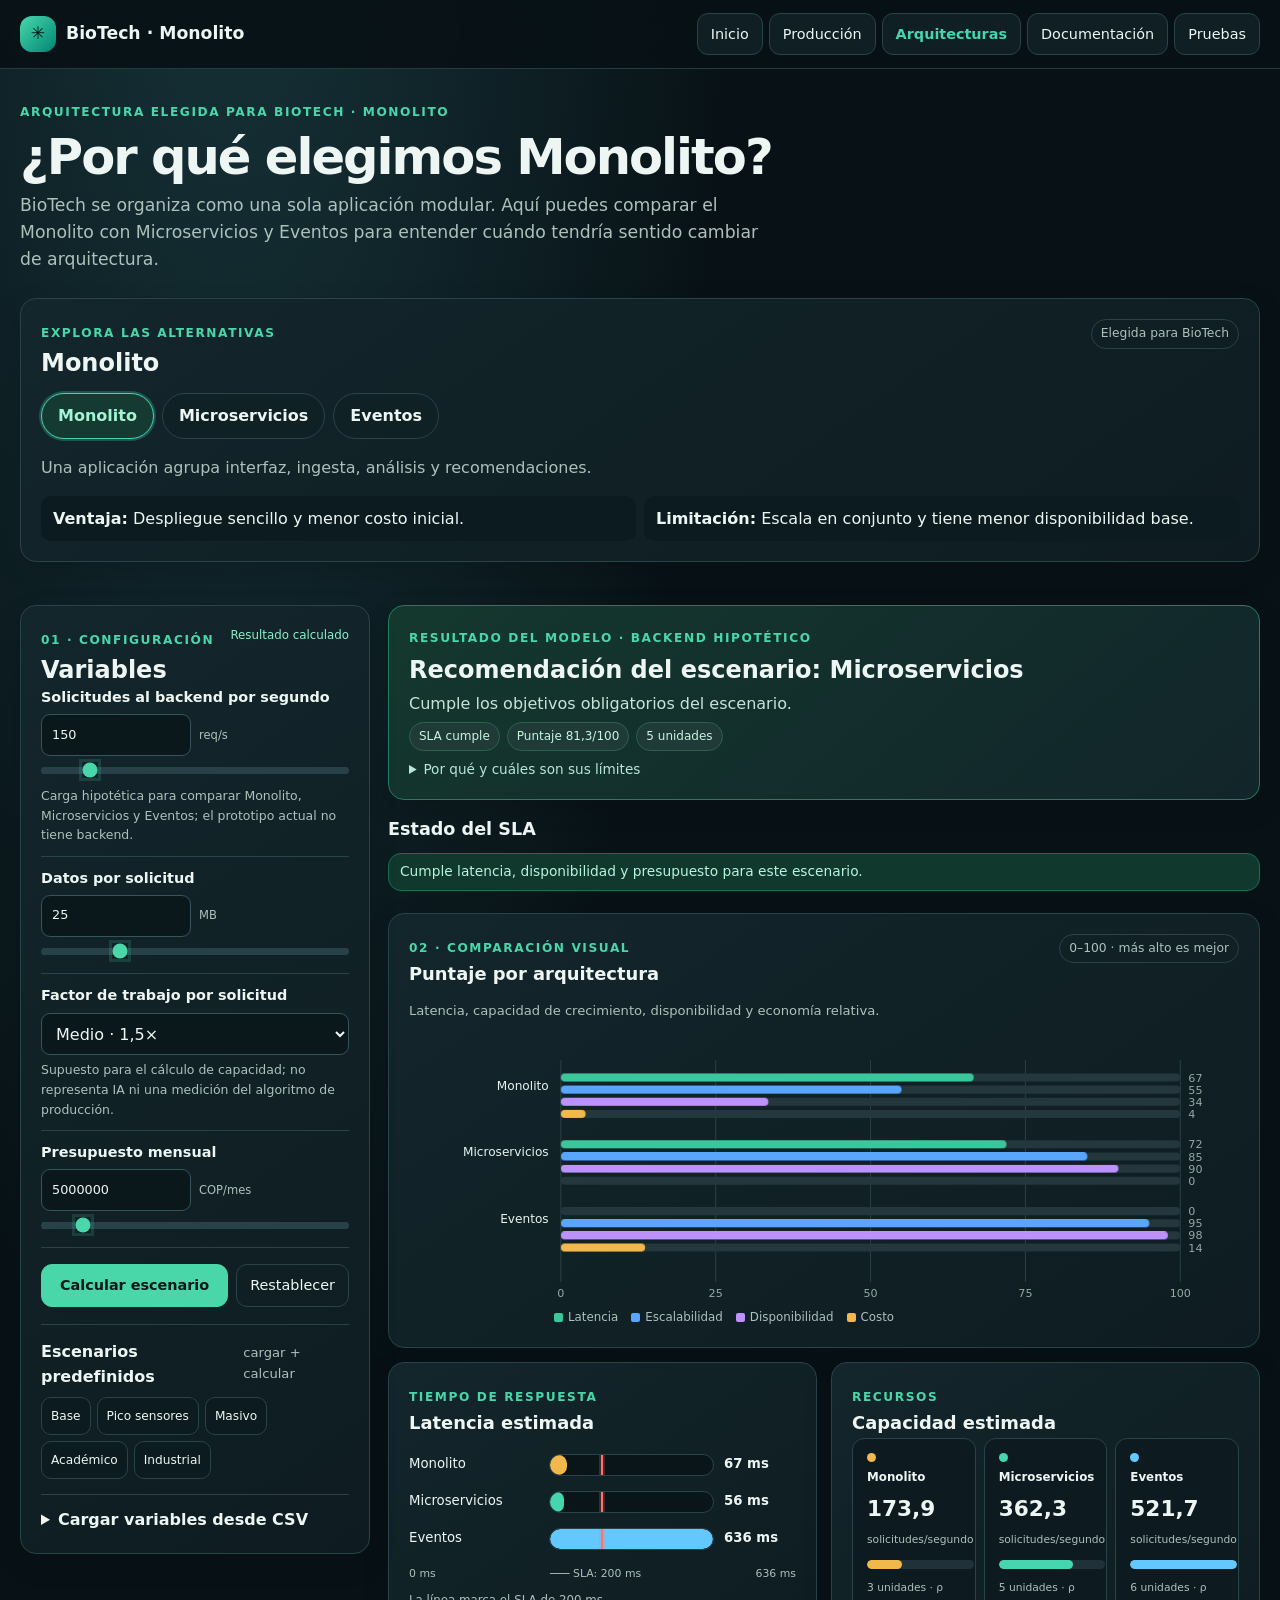
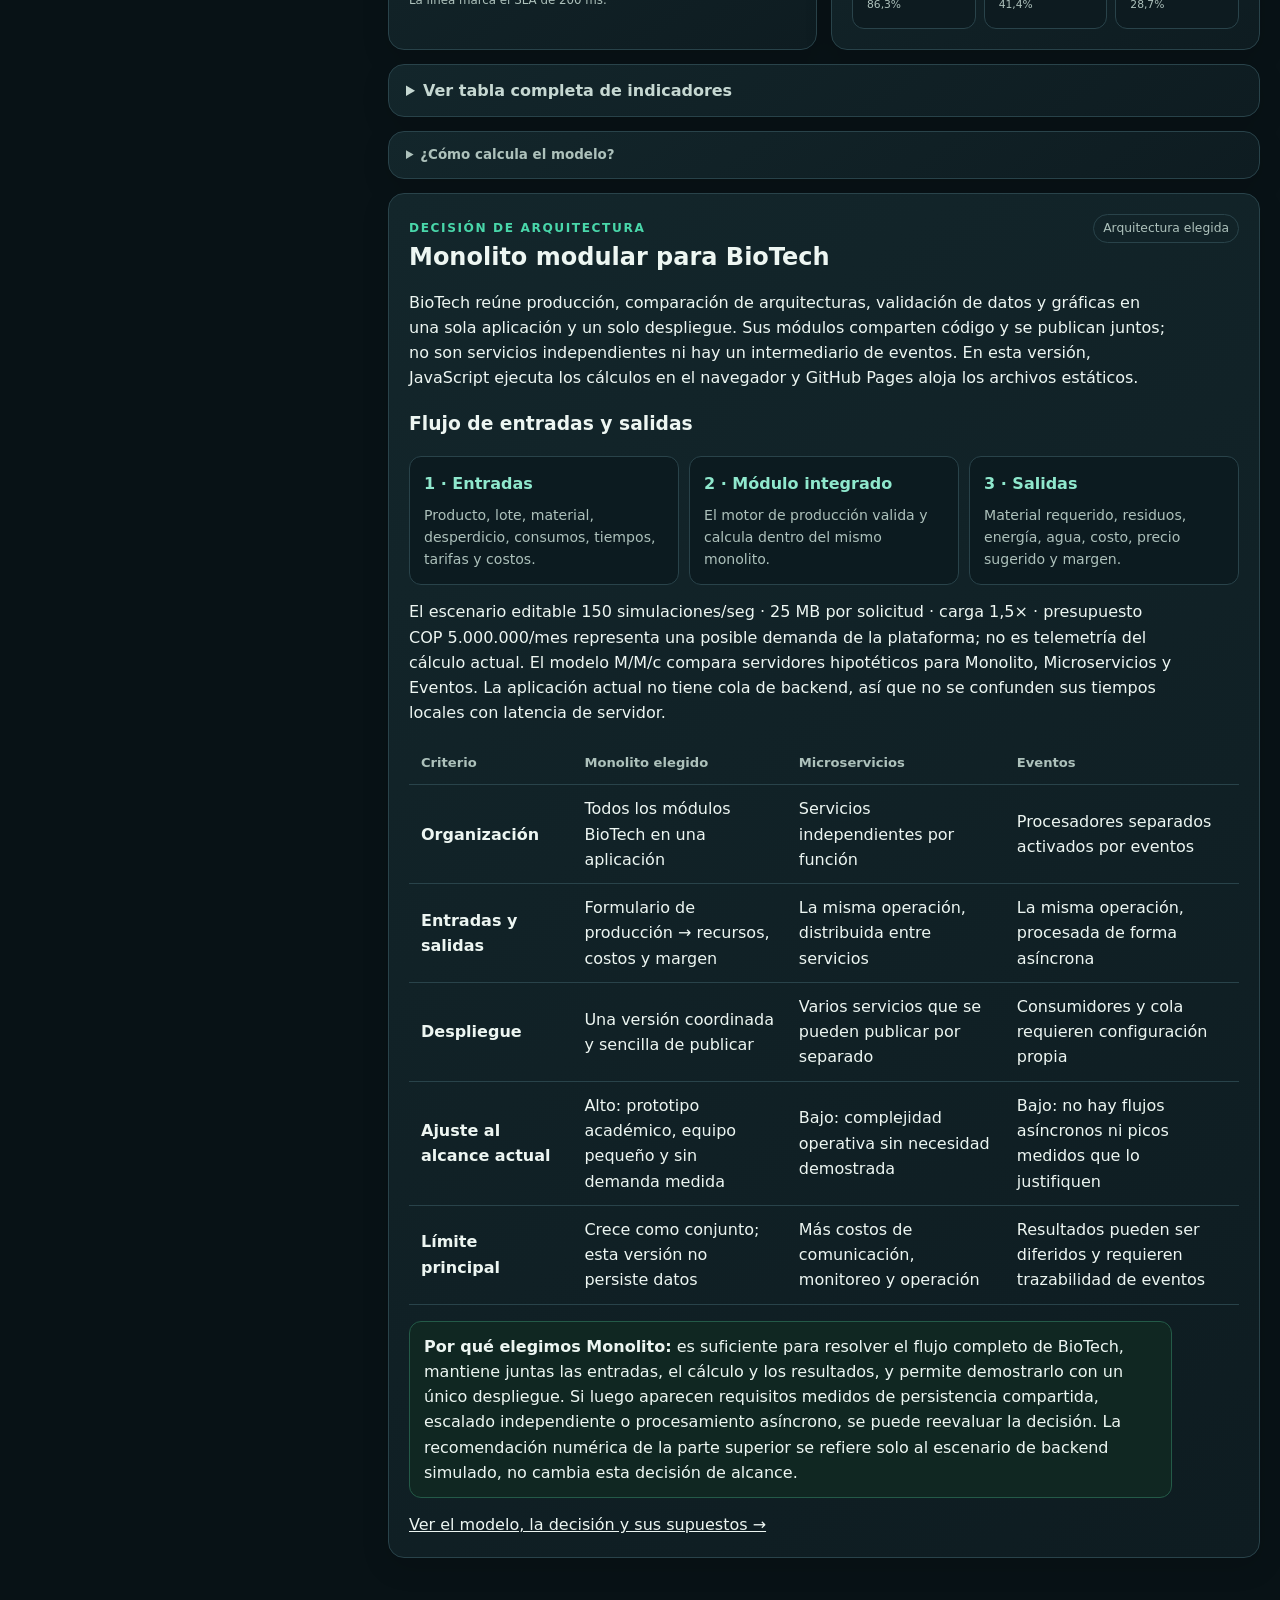
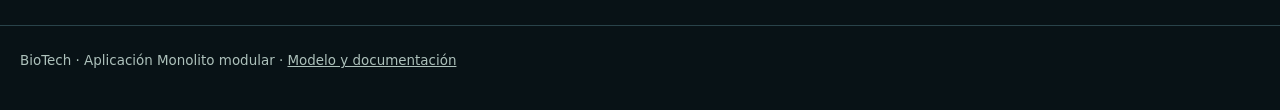
==== commit ab798ea9: "Publish new verified BioTech site" ====
--- a/arquitecturas.html
+++ b/arquitecturas.html
@@ -1,23 +1 @@
-<!doctype html>
-<html lang="es"><head><meta charset="utf-8"><meta name="viewport" content="width=device-width,initial-scale=1"><meta name="description" content="Compara con un modelo matemático de colas tres arquitecturas web para BioTech."><title>Arquitecturas | BioTech</title><link rel="stylesheet" href="assets/biotech.css"><link rel="stylesheet" href="assets/simulator.css"></head>
-<body><a class="skip" href="#simulador">Saltar al simulador</a><header class="top"><div class="wrap nav"><a class="brand" href="index.html"><span class="brand-mark">✳</span>BioTech · Arquitecturas</a><nav class="links" aria-label="Navegación principal"><a href="index.html">Inicio</a><a href="comparador.html">Producción</a><a href="arquitecturas.html">Arquitecturas</a><a href="monolito.html">Monolito</a><a href="microservicios.html">Microservicios</a><a href="eventos.html">Eventos</a><a href="documentacion.html">Modelo</a></nav></div></header>
-<main id="simulador" class="wrap" data-simulator data-architecture="all" data-active-architecture="microservices">
-<section class="hero hero-compact"><div class="eyebrow">Simulación del modelo · comparación en vivo al calcular</div><h1>¿Qué arquitectura soporta este escenario?</h1><p>Configura una carga, pulsa calcular y compara resultados bajo los mismos supuestos.</p></section>
-<section class="sim-layout section">
-<aside class="card control-panel"><div class="section-head"><div><span class="eyebrow">01 · Configuración</span><h2>Variables</h2></div><span class="pill" data-run-state>Resultado calculado</span></div>
-<div class="controls compact-controls">
-<div class="control"><label for="users-n">Solicitudes por segundo</label><div class="input-pair"><input id="users-n" data-label="Solicitudes por segundo" name="users" type="number" min="10" max="1000" step="10" value="150" required><span>req/s</span></div><input aria-label="Ajustar solicitudes por segundo" name="users" type="range" min="10" max="1000" step="10" value="150"></div>
-<div class="control"><label for="data-n">Datos por solicitud</label><div class="input-pair"><input id="data-n" data-label="Datos por solicitud" name="data" type="number" min="1" max="100" step="1" value="25" required><span>MB</span></div><input aria-label="Ajustar datos por solicitud" name="data" type="range" min="1" max="100" step="1" value="25"></div>
-<div class="control"><label for="complexity">Carga computacional del análisis</label><select id="complexity" name="complexity"><option value="1">Baja · 1,0×</option><option value="1.5" selected>Media · 1,5×</option><option value="2.5">Alta · 2,5×</option></select><small>Factor de trabajo simulado; no es un modelo de IA entrenado.</small></div>
-<div class="control"><label for="budget-n">Presupuesto mensual</label><div class="input-pair"><input id="budget-n" data-label="Presupuesto mensual" name="budget" type="number" min="400000" max="40000000" step="200000" value="5000000" required><span>COP/mes</span></div><input aria-label="Ajustar presupuesto mensual" name="budget" type="range" min="400000" max="40000000" step="200000" value="5000000"></div>
-</div>
-<div class="button-row"><button class="button primary run-button" type="button" data-run>Calcular escenario</button><button class="button subtle" type="button" data-reset>Restablecer</button></div><div data-input-errors hidden aria-live="polite"></div>
-<div class="preset-block"><div class="preset-title"><strong>Escenarios predefinidos</strong><span class="small muted">cargar + calcular</span></div><div class="scenarios"><button class="scenario-btn" data-scenario="base">Base</button><button class="scenario-btn" data-scenario="peak">Pico sensores</button><button class="scenario-btn" data-scenario="heavy">Masivo</button><button class="scenario-btn" data-scenario="academic">Académico</button><button class="scenario-btn" data-scenario="industrial">Industrial</button></div></div>
-<details class="csv-loader"><summary>Cargar variables desde CSV</summary><p class="small muted">Sube un CSV con las columnas de escenarios del proyecto. Puedes seleccionar una fila, cambiar sus valores y calcular.</p><label class="button file-button" for="csv-file">Elegir archivo CSV</label><input id="csv-file" data-csv-input type="file" accept=".csv,text/csv"><div data-csv-box hidden><label for="csv-row">Escenario del archivo</label><select id="csv-row" data-csv-scenario></select><p class="small muted" data-csv-message></p><button class="button" data-load-csv-row type="button">Cargar variables</button></div><p class="small"><a href="datos/escenarios_modelo.csv" download>Descargar plantilla de escenarios</a></p></details></aside>
-<section class="results-column"><div class="recommendation card" data-recommendation></div><div class="alert-box"><h2>Estado del SLA</h2><div data-alerts aria-live="polite"></div></div>
-<section class="card visual-card"><div class="section-head"><div><span class="eyebrow">02 · Comparación visual</span><h2>Puntaje por arquitectura</h2></div><span class="pill">0–100 · más alto es mejor</span></div><p class="small muted">Latencia, capacidad de crecimiento, disponibilidad y economía relativa.</p><div data-score-chart></div></section>
-<div class="grid g2 visual-pair"><section class="card visual-card"><div class="section-head"><div><span class="eyebrow">Tiempo de respuesta</span><h2>Latencia estimada</h2></div></div><div data-latency-chart></div><p class="chart-caption">La línea marca el SLA de 200 ms.</p></section><section class="card visual-card"><div class="section-head"><div><span class="eyebrow">Recursos</span><h2>Capacidad estimada</h2></div></div><div data-capacity-chart></div></section></div>
-<section class="card compact-table"><details><summary>Ver tabla completa de indicadores</summary><div data-comparison></div></details></section>
-<details class="card model-note"><summary>¿Cómo calcula el modelo?</summary><p>Usa teoría de colas M/M/c: solicitudes aleatorias, tiempo de servicio exponencial y varias unidades de procesamiento. Las tasas, costos y disponibilidades por arquitectura son parámetros conceptuales que se pueden calibrar con mediciones reales.</p><a href="documentacion.html#modelo">Ver ecuaciones, supuestos y casos de sustentación →</a></details>
-</section></section></main>
-<footer class="foot"><div class="wrap">BioTech · <a href="documentacion.html">Modelo, datos y guía de sustentación</a></div></footer><script src="assets/simulator.js"></script></body></html>
+<!doctype html><html lang="es"><head><meta charset="utf-8"><meta name="viewport" content="width=device-width,initial-scale=1"><meta http-equiv="refresh" content="0;url=index.html#simulador"><title>Abriendo BioTech</title></head><body><p>Esta vista ahora forma parte de la aplicación Monolito. <a href="index.html#simulador">Abrir BioTech</a>.</p><script>window.location.replace('index.html#simulador');</script></body></html>
